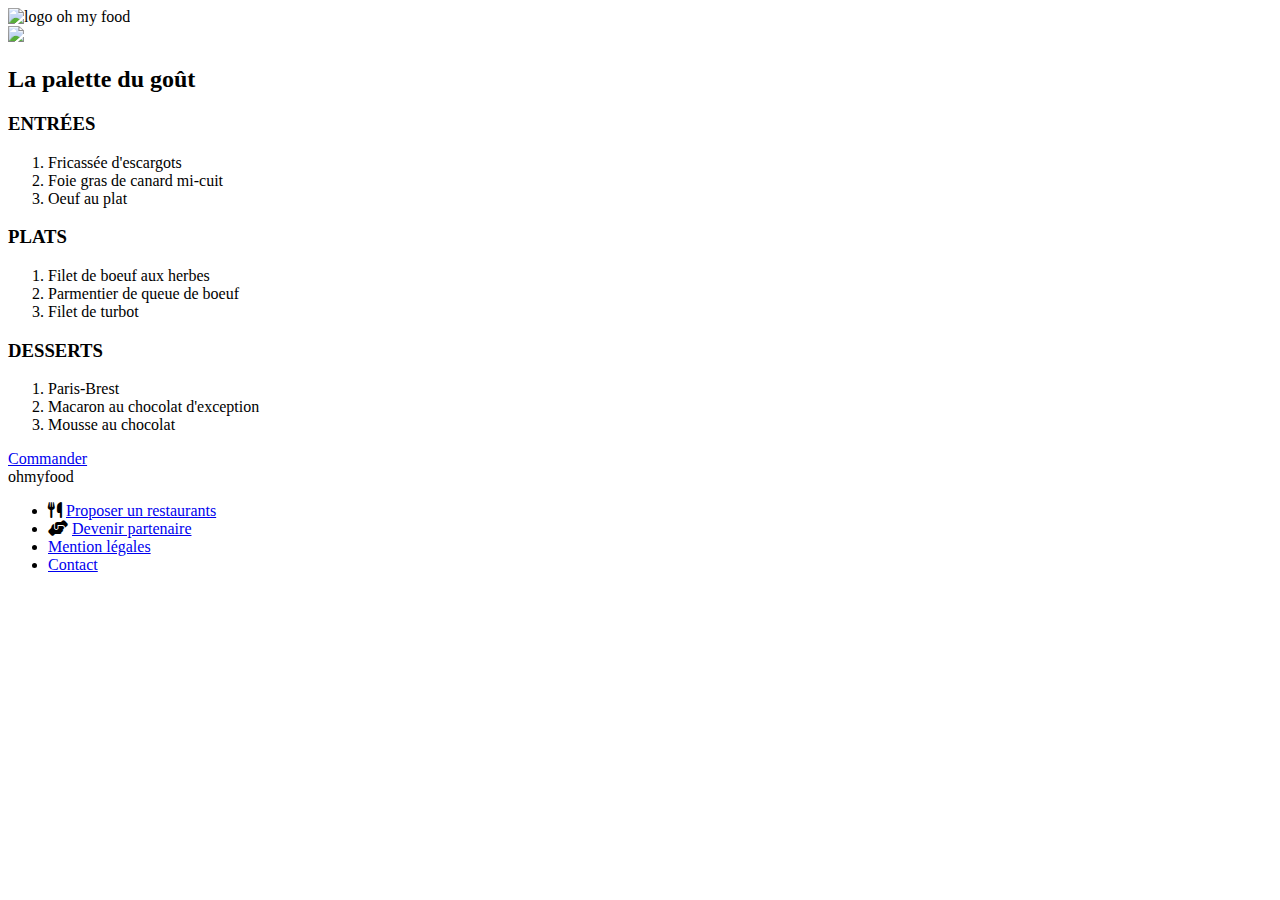
==== menu.html @ 3882d5e1 "menu" ====
<!DOCTYPE html>
<html lang="fr">
<head>
    <title>Oh My Food</title>
    <link rel="stylesheet" type="text/css" href="menu.css">
    <link rel="stylesheet" href="https://cdnjs.cloudflare.com/ajax/libs/font-awesome/6.5.1/css/all.min.css">
    <link rel="preconnect" href="https://fonts.googleapis.com">
    <link rel="preconnect" href="https://fonts.gstatic.com" crossorigin>
    <link href="https://fonts.googleapis.com/css2?family=Roboto:wght@300;500;700&family=Shrikhand&display=swap" rel="stylesheet">
    
</head>

<body>
    <header>
        <div class="logo">
            <img class="logo__size" src="images/assets/Logo/ohmyfood.svg" alt="logo oh my food">
        </div>
    </header>
    <img src="restaurants/jay-wennington-N_Y88TWmGwA-unsplash.jpg">
    <section class="menu">
        <h2> La palette du goût </h2>
        <h3> ENTRÉES </h3>
        <ol>
            <li class="menu__filter">
                <span class="menu__filter--text"> Fricassée d'escargots </span>
            </li>
            <li class="menu__filter">
                <span class="menu__filter--text"> Foie gras de canard mi-cuit </span>
            </li>
            <li class="menu__filter">
                <span class="menu__filter--text"> Oeuf au plat </span>
            </li>
        </ol>
        <h3> PLATS </h3>
        <ol>
            <li class="menu__filter">
                <span class="menu__filter--text"> Filet de boeuf aux herbes </span>
            </li>
            <li class="menu__filter">
                <span class="menu__filter--text"> Parmentier de queue de boeuf</span>
            </li>
            <li class="menu__filter">
                <span class="menu__filter--text"> Filet de turbot </span>
            </li>
        </ol>
        <h3> DESSERTS </h3>
        <ol>
            <li class="menu__filter">
                <span class="menu__filter--text"> Paris-Brest </span>
            </li>
            <li class="menu__filter">
                <span class="menu__filter--text"> Macaron au chocolat d'exception </span>
            </li>
            <li class="menu__filter">
                <span class="menu__filter--text"> Mousse au chocolat</span>
            </li>
        </ol>
    </section>
    <section class="menu__btn">
        <a class="btn" href="#">
            Commander
        </a>
    </section>
    <footer>
        <div>
    <div class="footer__logo"> ohmyfood </div>
        </div>
        <ul class="footer__list">
            <li>
                <i class="fa-solid fa-utensils"></i>
                <a href="#">Proposer un restaurants</a>
            </li>
            <li>
                <i class="fa-solid fa-handshake-angle"></i>
                <a href="#">Devenir partenaire</a>
            </li>
            <li>
                <a href="#">Mention légales</a>
            </li>
            <li>
                <a href="#">Contact</a>
            </li>
        </ul>
</footer>


</body>

</html>
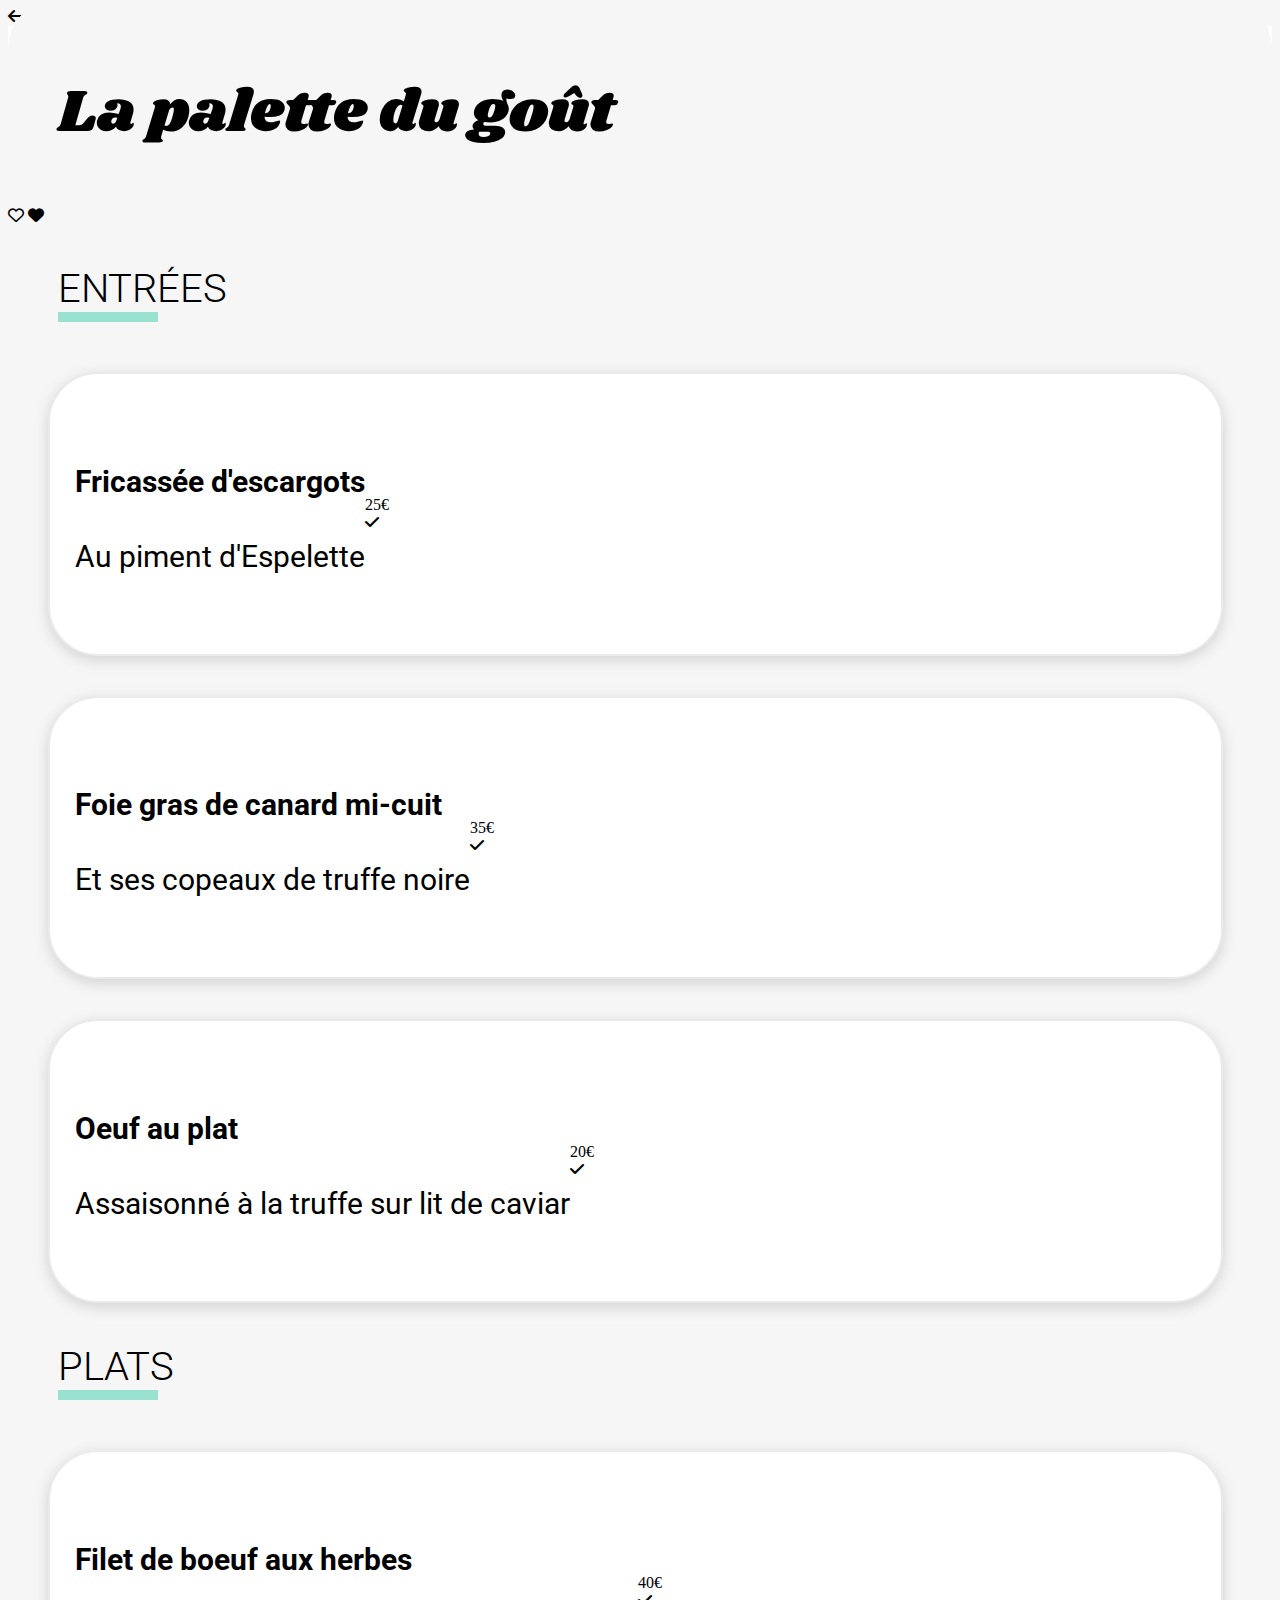
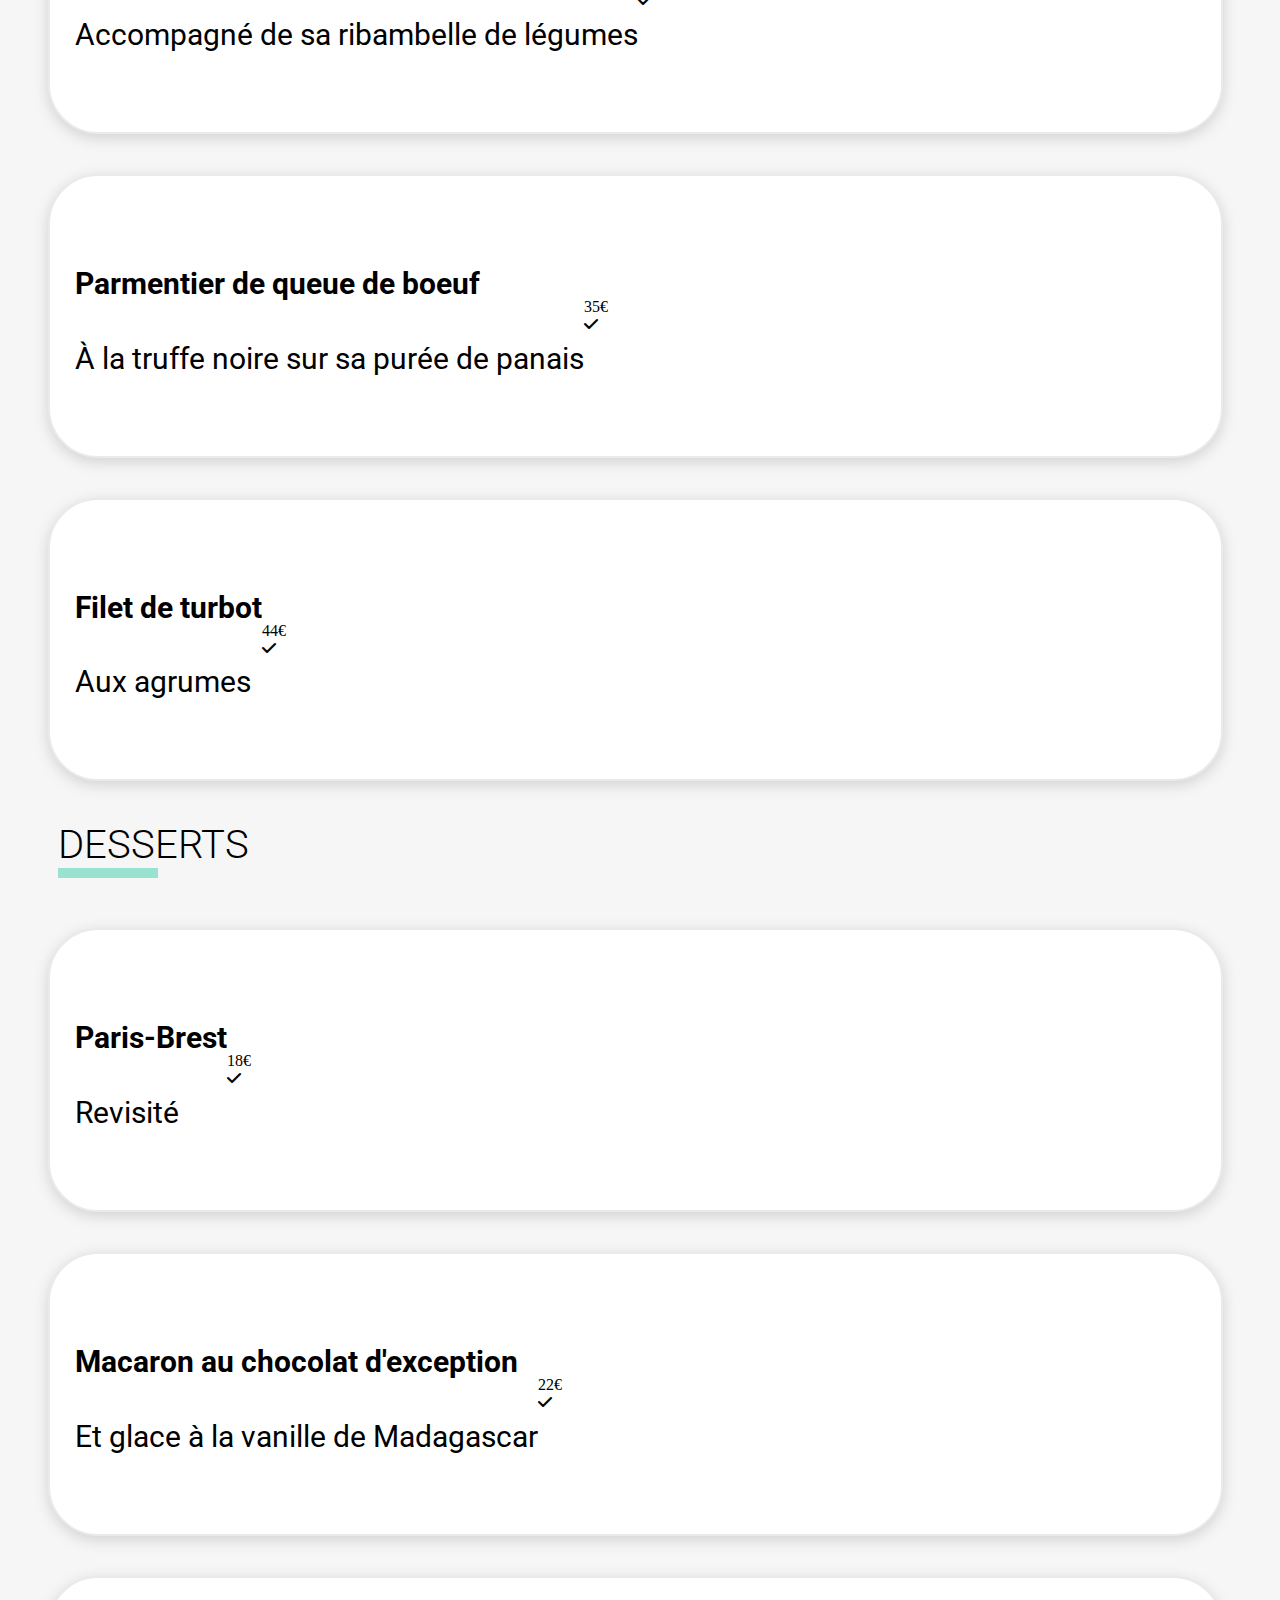
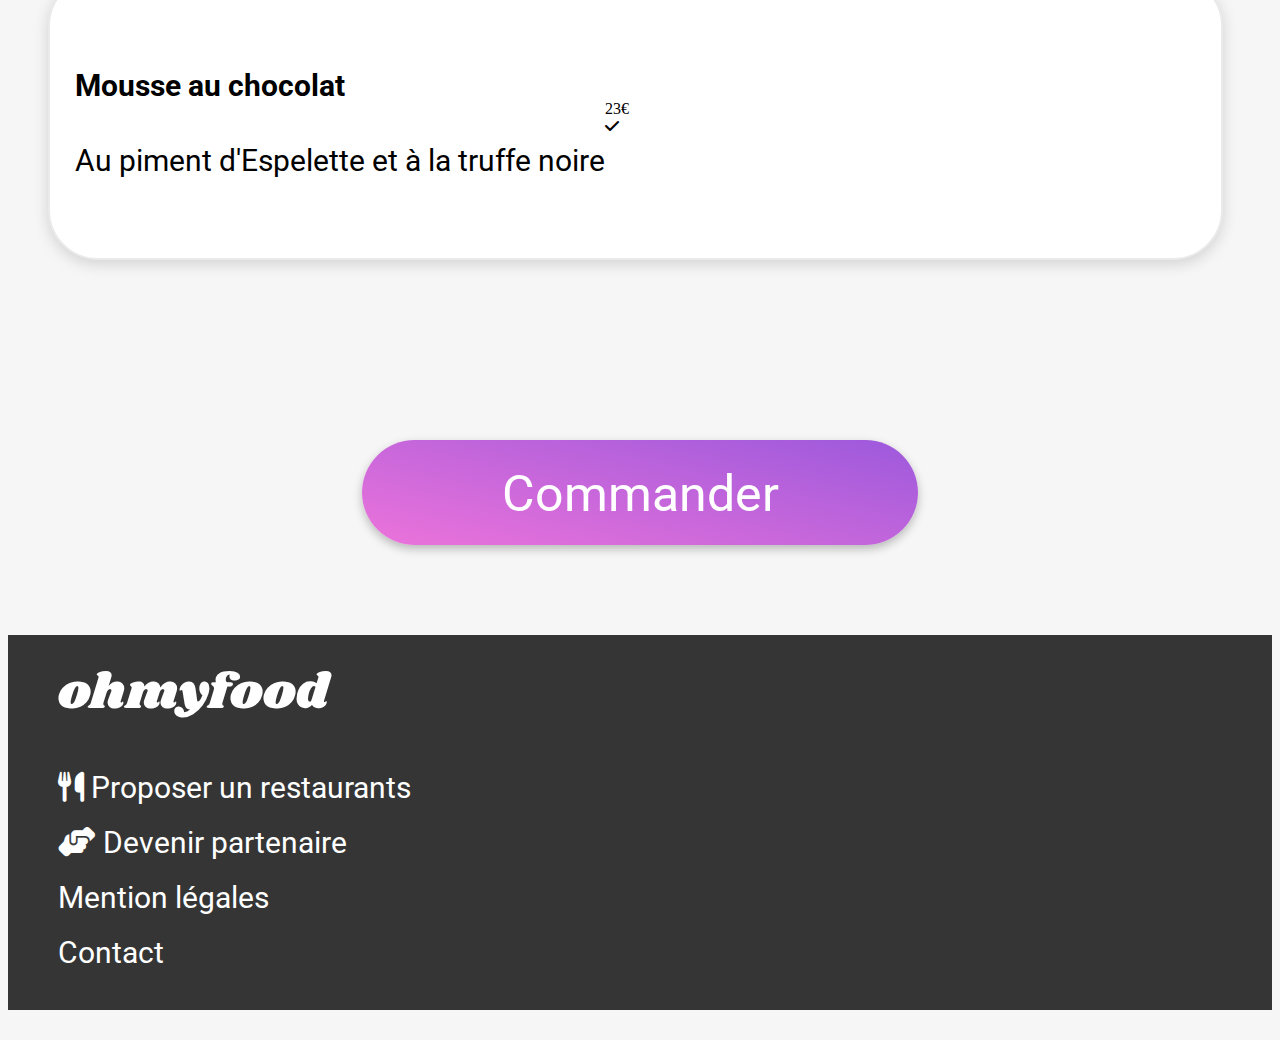
==== commit 40c56d26: "animation validation menu" ====
--- a/menu.html
+++ b/menu.html
@@ -12,49 +12,135 @@
 
 <body>
     <header>
-        <div class="logo">
-            <img class="logo__size" src="images/assets/Logo/ohmyfood.svg" alt="logo oh my food">
+        <div class="header">
+            <i class="fa-solid fa-arrow-left arrow"></i>
+            <a class="logo" href="index.html">ohmyfood</a>
         </div>
     </header>
     <img src="restaurants/jay-wennington-N_Y88TWmGwA-unsplash.jpg">
-    <section class="menu">
+    <section class="menu container">
         <h2> La palette du goût </h2>
+        <span> <i class="like fa-regular fa-heart"></i></span>
+        <span> <i class=" like2 fa-solid fa-heart"></i></span>
         <h3> ENTRÉES </h3>
-        <ol>
+        <ol class="choice">
             <li class="menu__filter">
-                <span class="menu__filter--text"> Fricassée d'escargots </span>
+                <div class="menu__filter--text">
+                     <h4>Fricassée d'escargots</h4>
+                     <p>Au piment d'Espelette</p>
+                </div>
+                <div class="block">
+                     <span>25€</span>
+                     <div class="menu__checklist">
+                        <i class=" menu__checklist--icon fa-solid fa-check"></i>
+                     </div>
+                </div>
+                </div>
             </li>
             <li class="menu__filter">
-                <span class="menu__filter--text"> Foie gras de canard mi-cuit </span>
+                <div class="menu__filter--text"> 
+                    <h4>Foie gras de canard mi-cuit</h4>
+                    <p>Et ses copeaux de truffe noire</p>
+                </div>
+                <div class="block">
+                <span>35€</span>
+                <div class="menu__checklist">
+                    <i class=" menu__checklist--icon fa-solid fa-check"></i>
+                 </div>
+                </div>
             </li>
             <li class="menu__filter">
-                <span class="menu__filter--text"> Oeuf au plat </span>
+                <div class="menu__filter--text">
+                    <h4>Oeuf au plat</h4>
+                    <p>Assaisonné à la truffe sur lit de caviar</p>
+                </div>
+                <div class="block">
+                    <span>20€</span>
+                    <div class="menu__checklist">
+                        <i class=" menu__checklist--icon fa-solid fa-check"></i>
+                     </div>
+                </div>
             </li>
         </ol>
         <h3> PLATS </h3>
-        <ol>
+        <ol class="choice">
             <li class="menu__filter">
-                <span class="menu__filter--text"> Filet de boeuf aux herbes </span>
+                <div class="menu__filter--text">
+                    <h4>Filet de boeuf aux herbes</h4>
+                    <p>Accompagné de sa ribambelle de légumes</p>
+                </div>
+                <div class="block">
+                    <span>40€</span>
+                    <div class="menu__checklist">
+                        <i class=" menu__checklist--icon fa-solid fa-check"></i>
+                     </div>
+                </div>
             </li>
             <li class="menu__filter">
-                <span class="menu__filter--text"> Parmentier de queue de boeuf</span>
+                <div class="menu__filter--text"> 
+                    <h4>Parmentier de queue de boeuf</h4>
+                    <p>À la truffe noire sur sa purée de panais</p>
+                </div>
+                <div class="block">
+                    <span>35€</span>
+                    <div class="menu__checklist">
+                        <i class=" menu__checklist--icon fa-solid fa-check"></i>
+                     </div>
+                </div>
             </li>
             <li class="menu__filter">
-                <span class="menu__filter--text"> Filet de turbot </span>
+                <div class="menu__filter--text"> 
+                    <h4>Filet de turbot</h4>
+                    <p>Aux agrumes</p>
+                </div>
+                <div class="block">
+                <span>44€</span>
+                <div class="menu__checklist">
+                    <i class=" menu__checklist--icon fa-solid fa-check"></i>
+                 </div>
+                </div>
             </li>
         </ol>
         <h3> DESSERTS </h3>
-        <ol>
+        <ol class="choice">
             <li class="menu__filter">
-                <span class="menu__filter--text"> Paris-Brest </span>
+                <div class="menu__filter--text"> 
+                    <h4>Paris-Brest</h4>
+                    <p>Revisité</p>
+                </div>
+                <div class="block">
+                <span>18€</span>
+                <div class="menu__checklist">
+                    <i class=" menu__checklist--icon fa-solid fa-check"></i>
+                 </div>
+                </div>
             </li>
             <li class="menu__filter">
-                <span class="menu__filter--text"> Macaron au chocolat d'exception </span>
+                <div class="menu__filter--text"> 
+                    <h4>Macaron au chocolat d'exception</h4>
+                    <p>Et glace à la vanille de Madagascar </p>
+                </div>
+                <div class="block">
+                <span>22€</span>
+                <div class="menu__checklist">
+                    <i class=" menu__checklist--icon fa-solid fa-check"></i>
+                 </div>
+                </div>
             </li>
             <li class="menu__filter">
-                <span class="menu__filter--text"> Mousse au chocolat</span>
+                <div class="menu__filter--text">
+                    <h4>Mousse au chocolat</h4>
+                    <p>Au piment d'Espelette et à la truffe noire</p>
+                </div>
+                <div class="block">
+                <span>23€</span>
+                <div class="menu__checklist">
+                    <i class=" menu__checklist--icon fa-solid fa-check"></i>
+                 </div>
+                </div>
             </li>
         </ol>
+        </div>
     </section>
     <section class="menu__btn">
         <a class="btn" href="#">
@@ -63,7 +149,7 @@
     </section>
     <footer>
         <div>
-    <div class="footer__logo"> ohmyfood </div>
+    <a href="index.html" class="footer__logo"> ohmyfood </a>
         </div>
         <ul class="footer__list">
             <li>
--- a/menu.css
+++ b/menu.css
@@ -0,0 +1,126 @@
+body {
+  background-color: #f6f6f6;
+}
+
+a {
+  text-decoration: none;
+}
+
+h2, h3 {
+  margin-left: 50px;
+  margin-bottom: 50px;
+}
+
+h2 {
+  font-family: shrikhand;
+  font-size: 60px;
+  font-weight: 400;
+}
+
+h3 {
+  font-family: roboto;
+  font-size: 40px;
+  font-weight: 300;
+  border-bottom: #99E2D0 10px solid;
+  width: 100px;
+}
+
+.logo {
+  background-color: white;
+  display: flex;
+  justify-content: center;
+  padding-top: 15px;
+  padding-bottom: 20px;
+}
+.logo .logo__size {
+  width: 50%;
+}
+
+img {
+  width: 100%;
+}
+
+.menu {
+  background-color: #f6f6f6;
+  border-radius: 50px;
+  padding-top: 20px;
+  position: relative;
+  top: -100px;
+}
+.menu .menu__filter {
+  width: 94%;
+  display: flex;
+  align-items: center;
+  border: 2px solid #EAEAEA;
+  border-radius: 50px;
+  padding-bottom: 50px;
+  padding-top: 50px;
+  margin-bottom: 40px;
+  background: #ffffff;
+  box-shadow: 0px 4px 15px 0px rgba(0, 0, 0, 0.15);
+}
+.menu .menu__filter .menu__filter--text {
+  font-size: 30px;
+  margin-left: 0px;
+  color: black;
+  font-family: roboto;
+  padding-left: 15px;
+}
+
+.menu__btn {
+  display: flex;
+  justify-content: center;
+  background-color: #F6F6F6;
+}
+
+.btn {
+  border-radius: 100px;
+  background-color: violet;
+  padding: 25px;
+  margin-bottom: 90px;
+  margin-top: 40px;
+  color: white;
+  background-color: gray;
+  background: var(--Button-Gradient, linear-gradient(193deg, #9356DC -11.44%, #FF79DA 123.93%));
+  height: 55px;
+  width: 40%;
+  text-align: center;
+  font-size: 50px;
+  font-family: roboto;
+  /* Shadow/Button */
+  box-shadow: 0px 4px 10px 0px rgba(0, 0, 0, 0.25);
+}
+
+.btn:hover {
+  background: linear-gradient(0deg, rgba(255, 255, 255, 0.15) 0%, rgba(255, 255, 255, 0.15) 100%), linear-gradient(201deg, #9356DC -5.2%, #FF79DA 110.74%);
+  box-shadow: 0px 4px 15px 0px rgba(0, 0, 0, 0.35);
+}
+
+footer {
+  background-color: #353535;
+  padding-top: 22px;
+  margin-bottom: 22px;
+}
+footer .footer__logo {
+  color: white;
+  padding-top: 30px;
+  margin-left: 50px;
+  font-family: shrikand, cursive;
+  font-size: 50px;
+  font-family: shrikhand;
+}
+footer .footer__list {
+  color: white;
+  font-size: 30px;
+  font-family: roboto;
+  list-style-type: none;
+  padding-bottom: 30px;
+}
+
+footer a {
+  color: white;
+}
+
+li {
+  padding: 10px;
+}/*# sourceMappingURL=menu.css.map */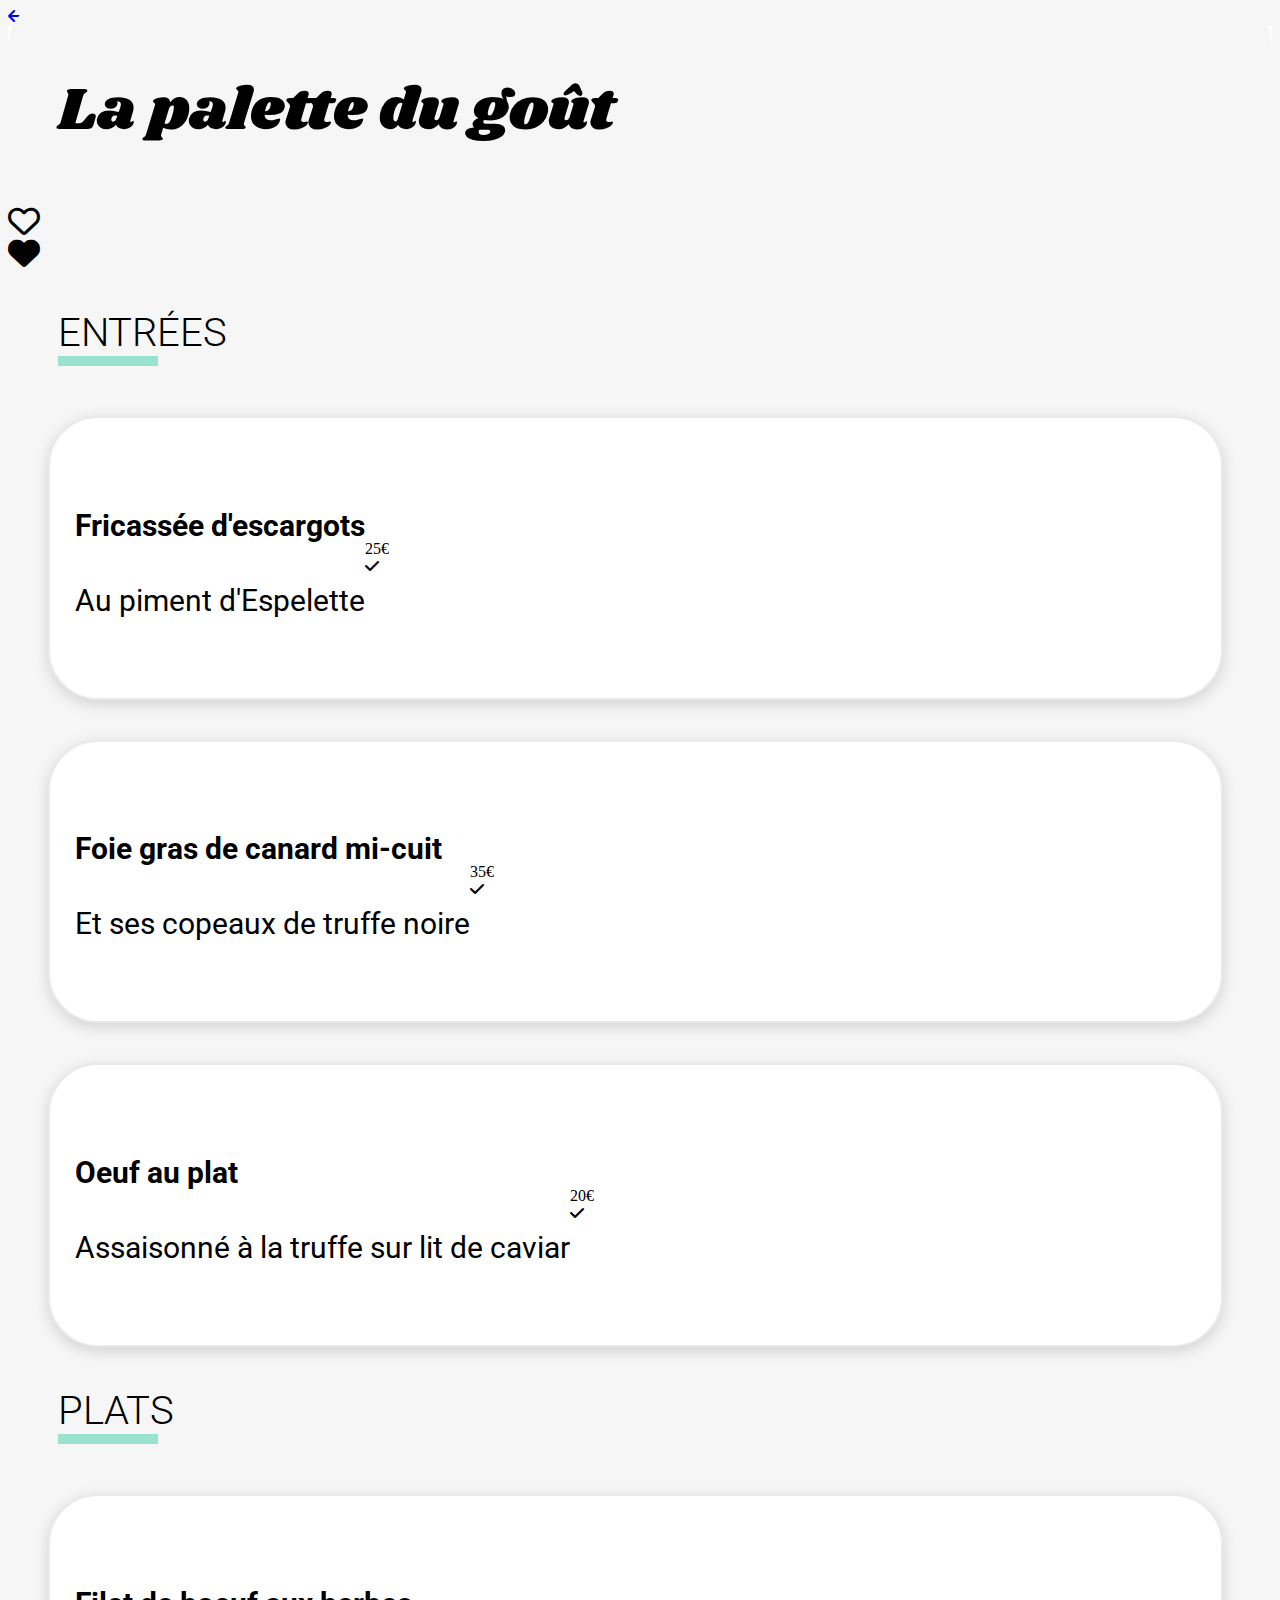
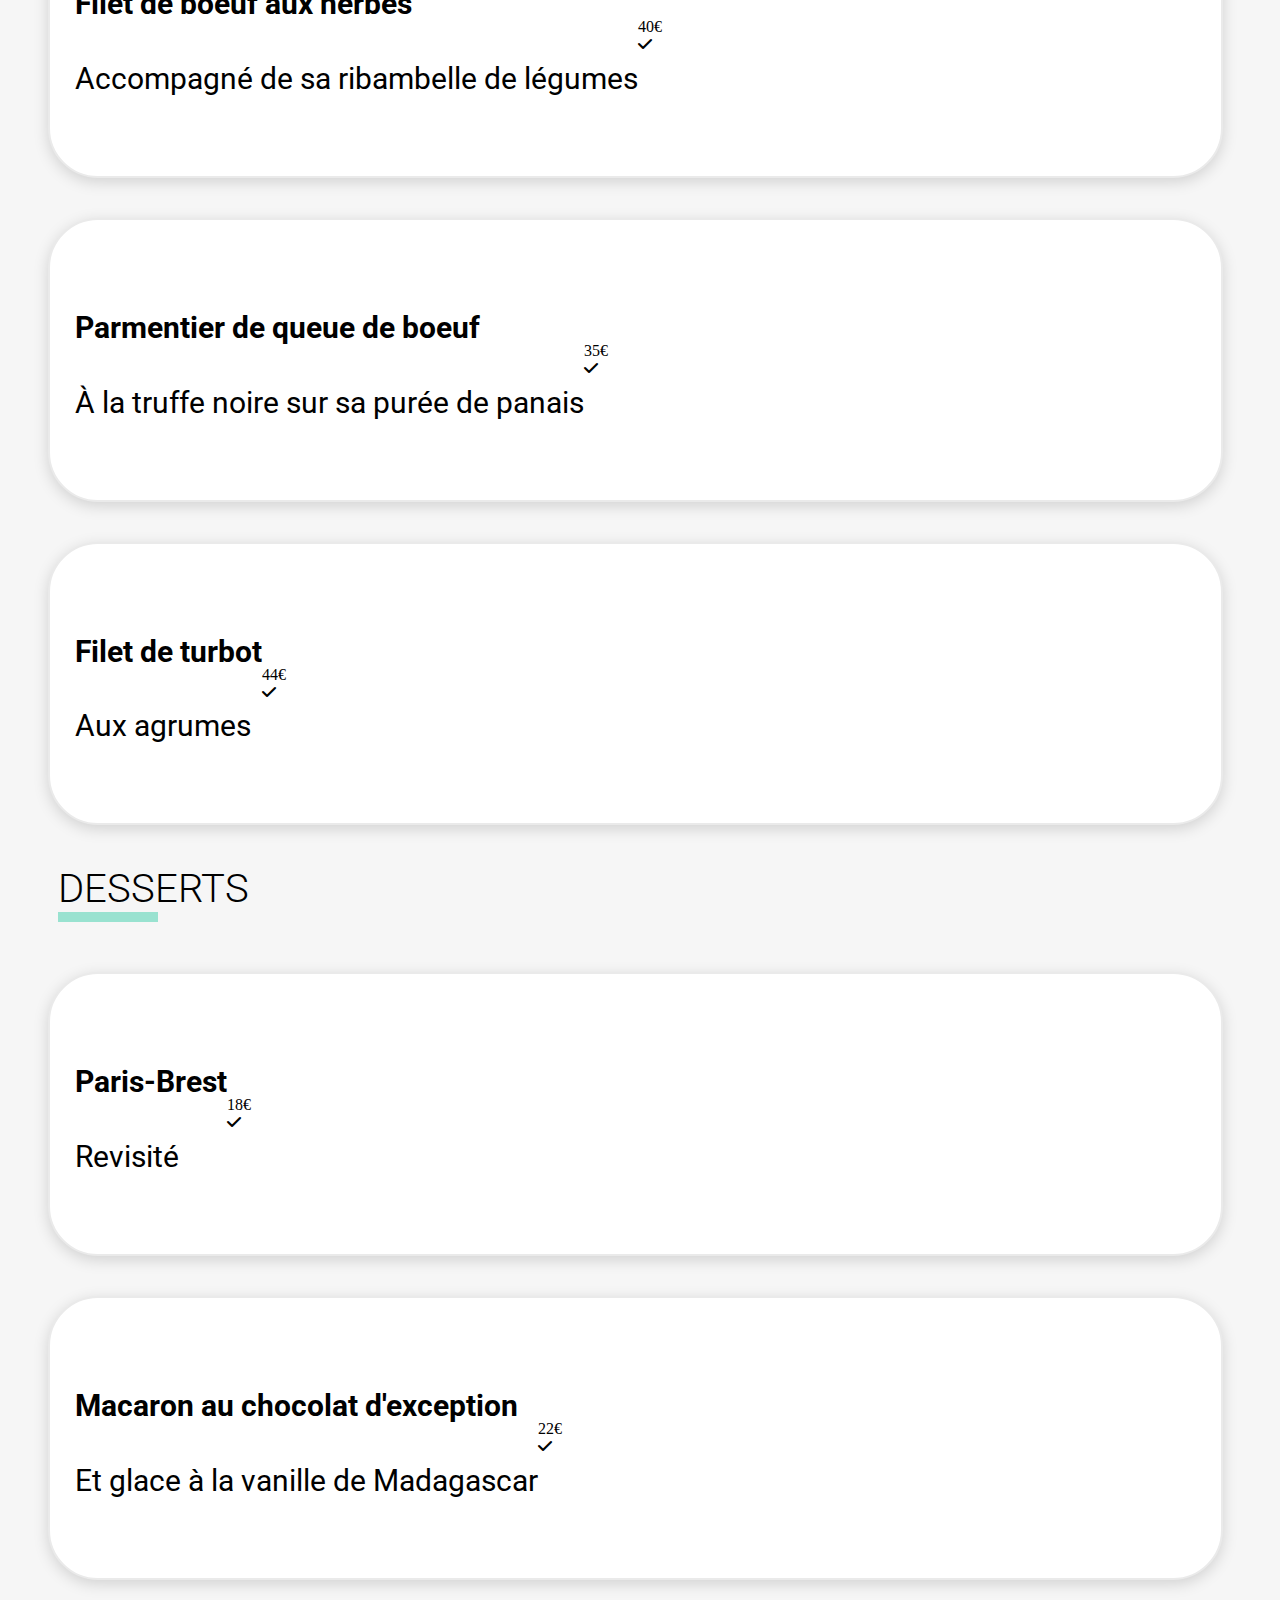
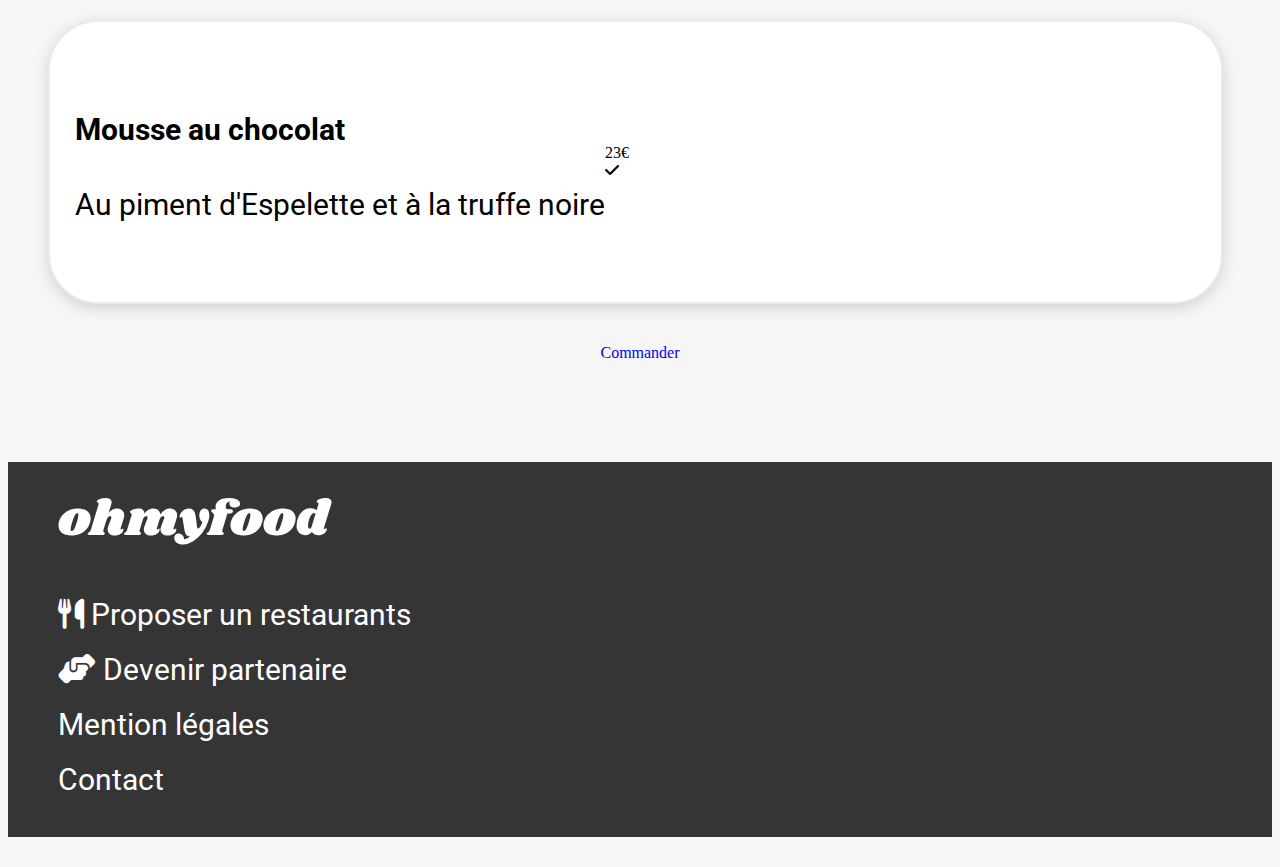
==== commit a055ec8f: "meta-viewport ajouté" ====
--- a/menu.html
+++ b/menu.html
@@ -1,52 +1,59 @@
 <!DOCTYPE html>
 <html lang="fr">
+
 <head>
+    <meta charset="UTF-8">
+    <meta name="viewport" content="width=device-width, initial-scale=1.0">
     <title>Oh My Food</title>
     <link rel="stylesheet" type="text/css" href="menu.css">
     <link rel="stylesheet" href="https://cdnjs.cloudflare.com/ajax/libs/font-awesome/6.5.1/css/all.min.css">
     <link rel="preconnect" href="https://fonts.googleapis.com">
     <link rel="preconnect" href="https://fonts.gstatic.com" crossorigin>
-    <link href="https://fonts.googleapis.com/css2?family=Roboto:wght@300;500;700&family=Shrikhand&display=swap" rel="stylesheet">
-    
+    <link href="https://fonts.googleapis.com/css2?family=Roboto:wght@300;500;700&family=Shrikhand&display=swap"
+        rel="stylesheet">
+
 </head>
 
 <body>
     <header>
         <div class="header">
-            <i class="fa-solid fa-arrow-left arrow"></i>
+            <a class="arrow" href="index.html">
+                <i class="fa-solid fa-arrow-left"></i>
+            </a>
             <a class="logo" href="index.html">ohmyfood</a>
         </div>
     </header>
-    <img src="restaurants/jay-wennington-N_Y88TWmGwA-unsplash.jpg">
-    <section class="menu container">
-        <h2> La palette du goût </h2>
-        <span> <i class="like fa-regular fa-heart"></i></span>
-        <span> <i class=" like2 fa-solid fa-heart"></i></span>
-        <h3> ENTRÉES </h3>
+    <img src="restaurants/jay-wennington-N_Y88TWmGwA-unsplash.jpg" alt="image représentant un plat dens un restaurant">
+    <section class="menu">
+        <div class="titleheart">
+            <h2> La palette du goût </h2>
+            <span> <i class="like fa-regular fa-heart fa-2x"></i></span>
+        </div>
+        <span> <i class="like2 fa-solid fa-heart fa-2x"></i></span>
+         <h3> ENTRÉES </h3>
         <ol class="choice">
             <li class="menu__filter">
                 <div class="menu__filter--text">
-                     <h4>Fricassée d'escargots</h4>
-                     <p>Au piment d'Espelette</p>
+                    <h4>Fricassée d'escargots</h4>
+                    <p>Au piment d'Espelette</p>
                 </div>
                 <div class="block">
-                     <span>25€</span>
-                     <div class="menu__checklist">
+                    <span>25€</span>
+                    <div class="menu__checklist">
                         <i class=" menu__checklist--icon fa-solid fa-check"></i>
-                     </div>
-                </div>
+                    </div>
                 </div>
             </li>
             <li class="menu__filter">
-                <div class="menu__filter--text"> 
+                <div class="menu__filter--text">
                     <h4>Foie gras de canard mi-cuit</h4>
                     <p>Et ses copeaux de truffe noire</p>
                 </div>
                 <div class="block">
-                <span>35€</span>
-                <div class="menu__checklist">
-                    <i class=" menu__checklist--icon fa-solid fa-check"></i>
-                 </div>
+                    <span>35€</span>
+                    <div class="menu__checklist">
+                        <i class=" menu__checklist--icon fa-solid fa-check"></i>
+                    </div>
                 </div>
             </li>
             <li class="menu__filter">
@@ -58,7 +65,7 @@
                     <span>20€</span>
                     <div class="menu__checklist">
                         <i class=" menu__checklist--icon fa-solid fa-check"></i>
-                     </div>
+                    </div>
                 </div>
             </li>
         </ol>
@@ -73,11 +80,11 @@
                     <span>40€</span>
                     <div class="menu__checklist">
                         <i class=" menu__checklist--icon fa-solid fa-check"></i>
-                     </div>
+                    </div>
                 </div>
             </li>
             <li class="menu__filter">
-                <div class="menu__filter--text"> 
+                <div class="menu__filter--text">
                     <h4>Parmentier de queue de boeuf</h4>
                     <p>À la truffe noire sur sa purée de panais</p>
                 </div>
@@ -85,46 +92,46 @@
                     <span>35€</span>
                     <div class="menu__checklist">
                         <i class=" menu__checklist--icon fa-solid fa-check"></i>
-                     </div>
+                    </div>
                 </div>
             </li>
             <li class="menu__filter">
-                <div class="menu__filter--text"> 
+                <div class="menu__filter--text">
                     <h4>Filet de turbot</h4>
                     <p>Aux agrumes</p>
                 </div>
                 <div class="block">
-                <span>44€</span>
-                <div class="menu__checklist">
-                    <i class=" menu__checklist--icon fa-solid fa-check"></i>
-                 </div>
+                    <div>44€</div>
+                    <div class="menu__checklist">
+                        <i class=" menu__checklist--icon fa-solid fa-check"></i>
+                    </div>
                 </div>
             </li>
         </ol>
         <h3> DESSERTS </h3>
         <ol class="choice">
             <li class="menu__filter">
-                <div class="menu__filter--text"> 
+                <div class="menu__filter--text">
                     <h4>Paris-Brest</h4>
                     <p>Revisité</p>
                 </div>
                 <div class="block">
-                <span>18€</span>
-                <div class="menu__checklist">
-                    <i class=" menu__checklist--icon fa-solid fa-check"></i>
-                 </div>
+                    <span>18€</span>
+                    <div class="menu__checklist">
+                        <i class=" menu__checklist--icon fa-solid fa-check"></i>
+                    </div>
                 </div>
             </li>
             <li class="menu__filter">
-                <div class="menu__filter--text"> 
+                <div class="menu__filter--text">
                     <h4>Macaron au chocolat d'exception</h4>
                     <p>Et glace à la vanille de Madagascar </p>
                 </div>
                 <div class="block">
-                <span>22€</span>
-                <div class="menu__checklist">
-                    <i class=" menu__checklist--icon fa-solid fa-check"></i>
-                 </div>
+                    <span>22€</span>
+                    <div class="menu__checklist">
+                        <i class=" menu__checklist--icon fa-solid fa-check"></i>
+                    </div>
                 </div>
             </li>
             <li class="menu__filter">
@@ -133,23 +140,23 @@
                     <p>Au piment d'Espelette et à la truffe noire</p>
                 </div>
                 <div class="block">
-                <span>23€</span>
-                <div class="menu__checklist">
-                    <i class=" menu__checklist--icon fa-solid fa-check"></i>
-                 </div>
+                    <span>23€</span>
+                    <div class="menu__checklist">
+                        <i class=" menu__checklist--icon fa-solid fa-check"></i>
+                    </div>
                 </div>
             </li>
         </ol>
+        <div class="menu__btn">
+            <a class="button" href="#">
+                Commander
+            </a>
         </div>
     </section>
-    <section class="menu__btn">
-        <a class="btn" href="#">
-            Commander
-        </a>
-    </section>
+
     <footer>
         <div>
-    <a href="index.html" class="footer__logo"> ohmyfood </a>
+            <a href="index.html" class="footer__logo"> ohmyfood </a>
         </div>
         <ul class="footer__list">
             <li>
@@ -167,7 +174,7 @@
                 <a href="#">Contact</a>
             </li>
         </ul>
-</footer>
+    </footer>
 
 
 </body>
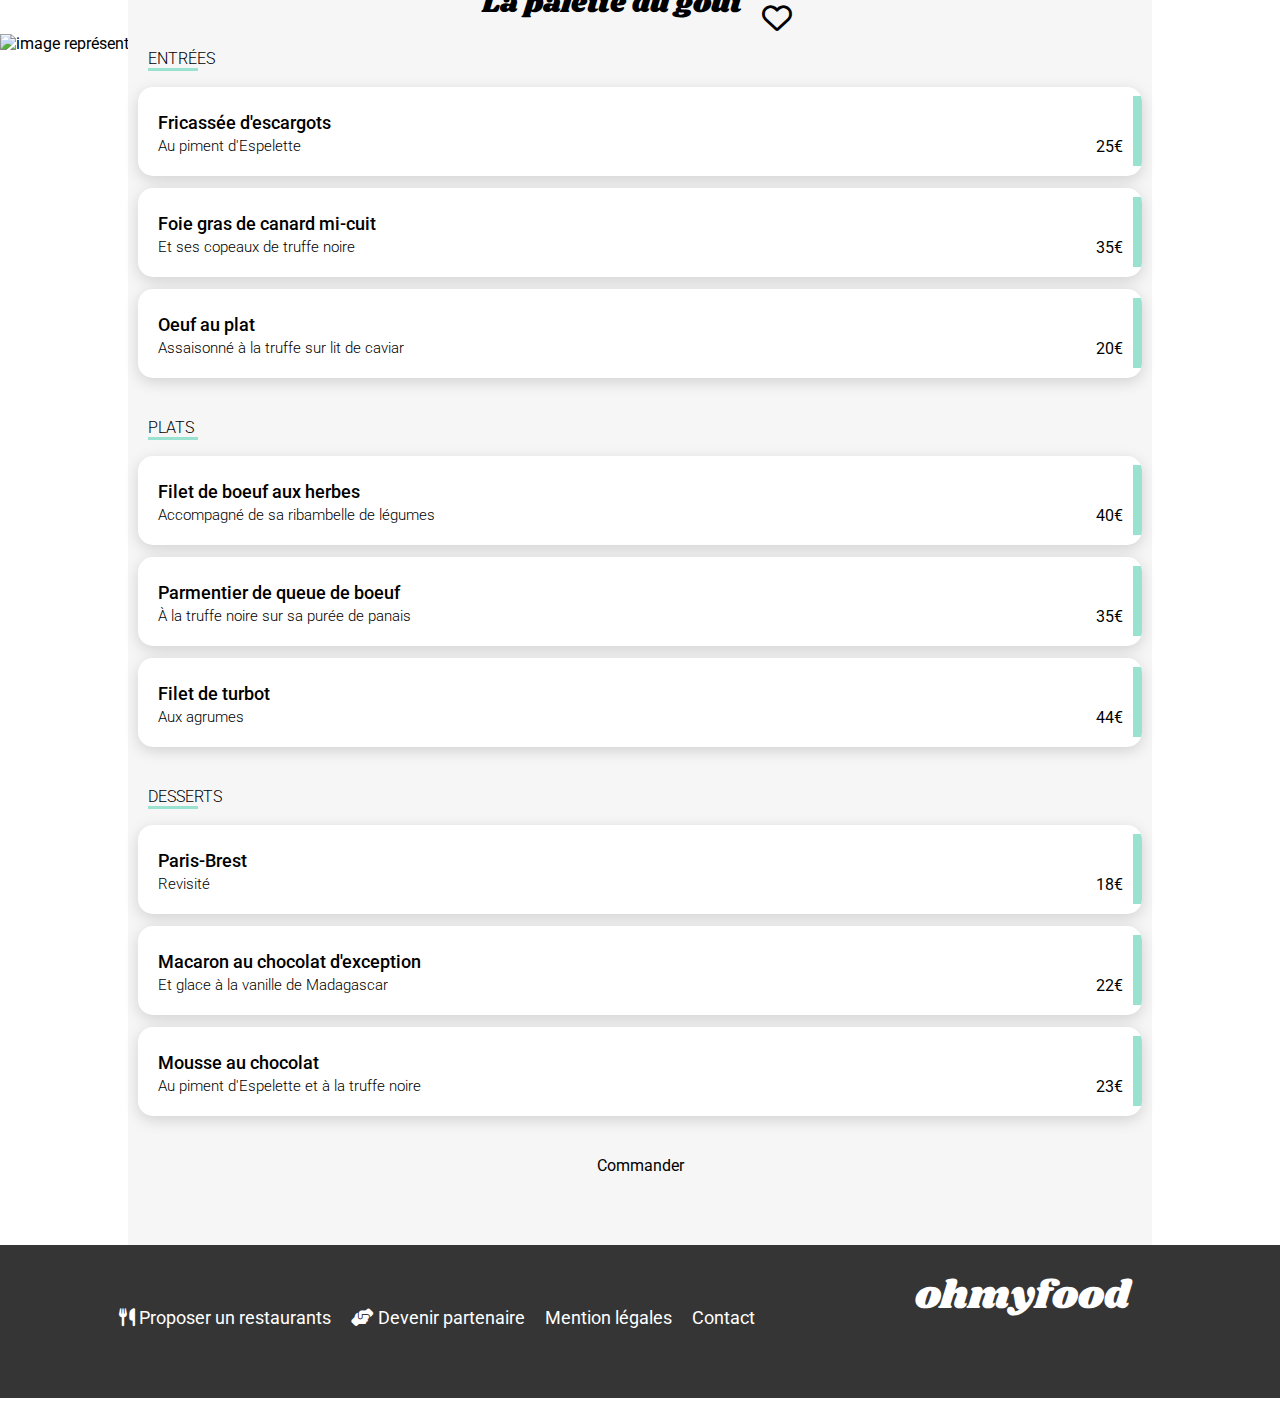
==== commit 3ba5dbfe: "animation validateur plat et animation fadein" ====
--- a/menu.html
+++ b/menu.html
@@ -27,31 +27,37 @@
     <section class="menu">
         <div class="titleheart">
             <h2> La palette du goût </h2>
-            <span> <i class="like fa-regular fa-heart fa-2x"></i></span>
-        </div>
-        <span> <i class="like2 fa-solid fa-heart fa-2x"></i></span>
-         <h3> ENTRÉES </h3>
-        <ol class="choice">
+            <div class="heartposition">
+                <i class="like fa-regular fa-heart"></i>
+                <i class="like2 fa-solid fa-heart"></i>
+            </div>
+        </div>
+        <h3> ENTRÉES </h3>
+        <ol class="choice starter">
             <li class="menu__filter">
                 <div class="menu__filter--text">
                     <h4>Fricassée d'escargots</h4>
-                    <p>Au piment d'Espelette</p>
-                </div>
-                <div class="block">
-                    <span>25€</span>
-                    <div class="menu__checklist">
-                        <i class=" menu__checklist--icon fa-solid fa-check"></i>
+                    <div class="menu__filter--subtitle">
+                        <p>Au piment d'Espelette</p>
+                        <span>25€</span>
+                    </div>
+                </div>
+                <div class="block menu__checklist">
+                    <div>
+                        <i class="menu__checklist--icon fa-solid fa-check"></i>
                     </div>
                 </div>
             </li>
             <li class="menu__filter">
                 <div class="menu__filter--text">
                     <h4>Foie gras de canard mi-cuit</h4>
+                    <div class="menu__filter--subtitle">
                     <p>Et ses copeaux de truffe noire</p>
-                </div>
-                <div class="block">
                     <span>35€</span>
-                    <div class="menu__checklist">
+                    </div>
+                </div>
+                <div class="block menu__checklist">
+                <div>
                         <i class=" menu__checklist--icon fa-solid fa-check"></i>
                     </div>
                 </div>
@@ -59,26 +65,30 @@
             <li class="menu__filter">
                 <div class="menu__filter--text">
                     <h4>Oeuf au plat</h4>
+                    <div class="menu__filter--subtitle">
                     <p>Assaisonné à la truffe sur lit de caviar</p>
-                </div>
-                <div class="block">
                     <span>20€</span>
-                    <div class="menu__checklist">
+                    </div>
+                </div>
+                <div class="block menu__checklist">
+                    <div>
                         <i class=" menu__checklist--icon fa-solid fa-check"></i>
                     </div>
                 </div>
             </li>
         </ol>
         <h3> PLATS </h3>
-        <ol class="choice">
+        <ol class="choice dish">
             <li class="menu__filter">
                 <div class="menu__filter--text">
                     <h4>Filet de boeuf aux herbes</h4>
+                    <div class="menu__filter--subtitle">
                     <p>Accompagné de sa ribambelle de légumes</p>
-                </div>
-                <div class="block">
                     <span>40€</span>
-                    <div class="menu__checklist">
+                    </div>
+                </div>
+                <div class="block menu__checklist">
+                    <div>
                         <i class=" menu__checklist--icon fa-solid fa-check"></i>
                     </div>
                 </div>
@@ -86,11 +96,13 @@
             <li class="menu__filter">
                 <div class="menu__filter--text">
                     <h4>Parmentier de queue de boeuf</h4>
+                    <div class="menu__filter--subtitle">
                     <p>À la truffe noire sur sa purée de panais</p>
-                </div>
-                <div class="block">
                     <span>35€</span>
-                    <div class="menu__checklist">
+                    </div>
+                </div>
+                <div class="block menu__checklist">
+                    <div>
                         <i class=" menu__checklist--icon fa-solid fa-check"></i>
                     </div>
                 </div>
@@ -98,26 +110,30 @@
             <li class="menu__filter">
                 <div class="menu__filter--text">
                     <h4>Filet de turbot</h4>
+                    <div class="menu__filter--subtitle">
                     <p>Aux agrumes</p>
-                </div>
-                <div class="block">
-                    <div>44€</div>
-                    <div class="menu__checklist">
+                    <span>44€</span>
+                    </div>
+                </div>
+                <div class="block menu__checklist">
+                    <div>
                         <i class=" menu__checklist--icon fa-solid fa-check"></i>
                     </div>
                 </div>
             </li>
         </ol>
         <h3> DESSERTS </h3>
-        <ol class="choice">
+        <ol class="choice dessert">
             <li class="menu__filter">
                 <div class="menu__filter--text">
                     <h4>Paris-Brest</h4>
+                    <div class="menu__filter--subtitle">
                     <p>Revisité</p>
-                </div>
-                <div class="block">
                     <span>18€</span>
-                    <div class="menu__checklist">
+                    </div>
+                </div>
+                <div class="block menu__checklist">
+                    <div>
                         <i class=" menu__checklist--icon fa-solid fa-check"></i>
                     </div>
                 </div>
@@ -125,11 +141,13 @@
             <li class="menu__filter">
                 <div class="menu__filter--text">
                     <h4>Macaron au chocolat d'exception</h4>
-                    <p>Et glace à la vanille de Madagascar </p>
-                </div>
-                <div class="block">
+                    <div class="menu__filter--subtitle">
+                    <p>Et glace à la vanille de Madagascar</p>
                     <span>22€</span>
-                    <div class="menu__checklist">
+                </div>
+                </div>
+                <div class="block menu__checklist">
+                    <div>
                         <i class=" menu__checklist--icon fa-solid fa-check"></i>
                     </div>
                 </div>
@@ -137,11 +155,13 @@
             <li class="menu__filter">
                 <div class="menu__filter--text">
                     <h4>Mousse au chocolat</h4>
+                    <div class="menu__filter--subtitle">
                     <p>Au piment d'Espelette et à la truffe noire</p>
-                </div>
-                <div class="block">
                     <span>23€</span>
-                    <div class="menu__checklist">
+                    </div>
+                </div>
+                <div class="block menu__checklist">
+                    <div>
                         <i class=" menu__checklist--icon fa-solid fa-check"></i>
                     </div>
                 </div>
--- a/menu.css
+++ b/menu.css
@@ -1,126 +1,293 @@
+@import url("styles.css");
 body {
-  background-color: #f6f6f6;
+  margin: 0;
+  font-family: roboto;
 }
 
 a {
   text-decoration: none;
-}
-
-h2, h3 {
-  margin-left: 50px;
-  margin-bottom: 50px;
+  color: black;
 }
 
 h2 {
   font-family: shrikhand;
-  font-size: 60px;
+  font-size: 28px;
   font-weight: 400;
+  margin: 0;
 }
 
 h3 {
-  font-family: roboto;
-  font-size: 40px;
+  margin-bottom: 12px;
+  font-size: 16px;
   font-weight: 300;
-  border-bottom: #99E2D0 10px solid;
-  width: 100px;
-}
-
-.logo {
-  background-color: white;
+  border-bottom: #99E2D0 3px solid;
+  width: 50px;
+}
+
+h4 {
+  font-size: 18px;
+  font-weight: 500;
+  margin: 0 0 4px 0;
+  width: 100%;
+  overflow: hidden;
+  text-overflow: ellipsis;
+  white-space: nowrap;
+}
+
+p {
+  font-size: 15px;
+  font-weight: 300;
+  margin: 0;
+  white-space: nowrap;
+  overflow: hidden;
+  text-overflow: ellipsis;
+}
+
+ol {
+  display: flex;
+  flex-direction: column;
+  gap: 12px;
+  padding: 20px;
+  list-style: none;
+  margin-bottom: 0;
+  padding: 0;
+  cursor: pointer;
+}
+
+.header {
   display: flex;
   justify-content: center;
-  padding-top: 15px;
-  padding-bottom: 20px;
-}
-.logo .logo__size {
-  width: 50%;
+  position: relative;
+  align-items: center;
+}
+
+.arrow {
+  font-size: 30px;
+  display: flex;
+  position: absolute;
+  left: 25px;
 }
 
 img {
   width: 100%;
+  height: 400px;
+  -o-object-fit: cover;
+     object-fit: cover;
+}
+
+.like {
+  margin-top: 0;
+  position: initial;
+  font-size: 30px;
+}
+.like:hover {
+  opacity: 0;
+}
+
+.like2 {
+  position: relative;
+  margin-left: 2px;
+  font-size: 30px;
+  right: 2rem;
+  opacity: 0;
+}
+.like2:active {
+  color: transparent;
+  background-image: linear-gradient(#9356DC, #FF79DA);
+  -webkit-background-clip: text;
+          background-clip: text;
+  opacity: 10;
+  transition: opacity 250ms;
+}
+.like2:hover {
+  color: transparent;
+  background-image: linear-gradient(#9356DC, #FF79DA);
+  -webkit-background-clip: text;
+          background-clip: text;
+  opacity: 10;
+  transition: opacity 250ms;
+}
+
+.titleheart {
+  display: flex;
+  justify-content: space-between;
+  margin-right: -30px;
 }
 
 .menu {
+  position: absolute;
   background-color: #f6f6f6;
   border-radius: 50px;
-  padding-top: 20px;
-  position: relative;
-  top: -100px;
+  position: relative;
+  margin-top: -100px;
+  padding: 20px;
+  border-bottom-left-radius: 0;
+  border-bottom-right-radius: 0;
 }
 .menu .menu__filter {
-  width: 94%;
-  display: flex;
-  align-items: center;
-  border: 2px solid #EAEAEA;
-  border-radius: 50px;
-  padding-bottom: 50px;
-  padding-top: 50px;
-  margin-bottom: 40px;
+  height: 69px;
+  display: flex;
+  align-items: center;
+  border: 0px solid #EAEAEA;
+  border-radius: 15px;
   background: #ffffff;
   box-shadow: 0px 4px 15px 0px rgba(0, 0, 0, 0.15);
+  display: flex;
+  align-items: flex-end;
+  justify-content: space-between;
+  overflow: hidden;
+  position: relative;
+  transition: 0.7s ease-in-out;
 }
 .menu .menu__filter .menu__filter--text {
-  font-size: 30px;
-  margin-left: 0px;
-  color: black;
-  font-family: roboto;
-  padding-left: 15px;
+  padding: 10px;
+  white-space: nowrap;
+  overflow: hidden;
+  text-overflow: ellipsis;
+  width: 100%;
+  transition: 0.7s ease-in-out;
+}
+.menu .menu__filter .menu__filter--subtitle {
+  display: flex;
+  justify-content: space-between;
+}
+.menu .menu__checklist {
+  margin-right: -60px;
+  border-radius: 0 15px 15px 0;
+  width: 60px;
+  height: 70px;
+  background-color: #99E2D0;
+  color: white;
+  display: flex;
+  align-items: center;
+  justify-content: center;
+}
+.menu .menu__checklist .menu__checklist--icon {
+  background-color: white;
+  border-radius: 15px;
+  color: hsl(165, 56%, 74%);
+  padding: 3px;
+  width: 15px;
+  height: 15px;
+  align-items: center;
+}
+
+.block {
+  gap: 10px;
+  display: flex;
+  align-items: flex-end;
+  transition: 0.6s ease-in-out;
+}
+
+.menu__filter:hover .block {
+  transform: scale(0);
+  transform: translate(-60px);
+  transition: 0.7s ease-in-out;
+}
+
+.menu__filter:hover .menu__filter--text {
+  width: calc(100% - 80px);
+  transition: 0.5s linear;
 }
 
 .menu__btn {
   display: flex;
   justify-content: center;
   background-color: #F6F6F6;
-}
-
-.btn {
-  border-radius: 100px;
-  background-color: violet;
-  padding: 25px;
-  margin-bottom: 90px;
+  padding-bottom: 50px;
   margin-top: 40px;
-  color: white;
-  background-color: gray;
-  background: var(--Button-Gradient, linear-gradient(193deg, #9356DC -11.44%, #FF79DA 123.93%));
-  height: 55px;
-  width: 40%;
-  text-align: center;
-  font-size: 50px;
-  font-family: roboto;
-  /* Shadow/Button */
-  box-shadow: 0px 4px 10px 0px rgba(0, 0, 0, 0.25);
-}
-
-.btn:hover {
-  background: linear-gradient(0deg, rgba(255, 255, 255, 0.15) 0%, rgba(255, 255, 255, 0.15) 100%), linear-gradient(201deg, #9356DC -5.2%, #FF79DA 110.74%);
-  box-shadow: 0px 4px 15px 0px rgba(0, 0, 0, 0.35);
-}
-
-footer {
-  background-color: #353535;
-  padding-top: 22px;
-  margin-bottom: 22px;
-}
-footer .footer__logo {
-  color: white;
-  padding-top: 30px;
-  margin-left: 50px;
-  font-family: shrikand, cursive;
-  font-size: 50px;
-  font-family: shrikhand;
-}
-footer .footer__list {
-  color: white;
-  font-size: 30px;
-  font-family: roboto;
-  list-style-type: none;
-  padding-bottom: 30px;
-}
-
-footer a {
-  color: white;
-}
-
-li {
-  padding: 10px;
+}
+
+.starter {
+  animation: fadein 1s linear;
+  animation-delay: 0.5s;
+  animation-fill-mode: both;
+}
+
+.dish {
+  animation: fadein 1s linear;
+  animation-delay: 2s;
+  animation-fill-mode: both;
+}
+
+.dessert {
+  animation: fadein 1s linear;
+  animation-delay: 3s;
+  animation-fill-mode: both;
+}
+
+.choice li {
+  animation: fadein 1s ease-out;
+  animation-fill-mode: both;
+}
+
+.choice li:nth-child(1) {
+  animation-delay: 0.5s;
+}
+
+.choice li:nth-child(2) {
+  animation-delay: 1s;
+}
+
+.choice li:nth-child(3) {
+  animation-delay: 1.5s;
+}
+
+.choice li:nth-child(4) {
+  animation-delay: 2s;
+}
+
+@keyframes fadein {
+  from {
+    opacity: 0;
+  }
+  to {
+    opacity: 1;
+  }
+}
+@media screen and (min-width: 1220px) {
+  /* Desktop */
+  .arrow {
+    display: none;
+  }
+  .like2 {
+    position: relative;
+    margin-left: 2px;
+  }
+  .header {
+    position: relative;
+  }
+  img {
+    height: 400px;
+    -o-object-fit: cover;
+       object-fit: cover;
+  }
+  .container {
+    margin-right: 100px;
+    margin-left: 100px;
+  }
+  .titleheart {
+    display: flex;
+    justify-content: center;
+    gap: 20px;
+    align-items: center;
+  }
+  .choice {
+    display: flex;
+    flex-direction: column;
+    align-items: center;
+    margin-bottom: 40px;
+  }
+  .menu {
+    margin-right: 10%;
+    margin-left: 10%;
+    padding: 20px;
+  }
+  .menu .menu__filter {
+    width: 100%;
+    height: 69px;
+    display: flex;
+    align-items: flex-end;
+    justify-content: space-between;
+  }
 }/*# sourceMappingURL=menu.css.map */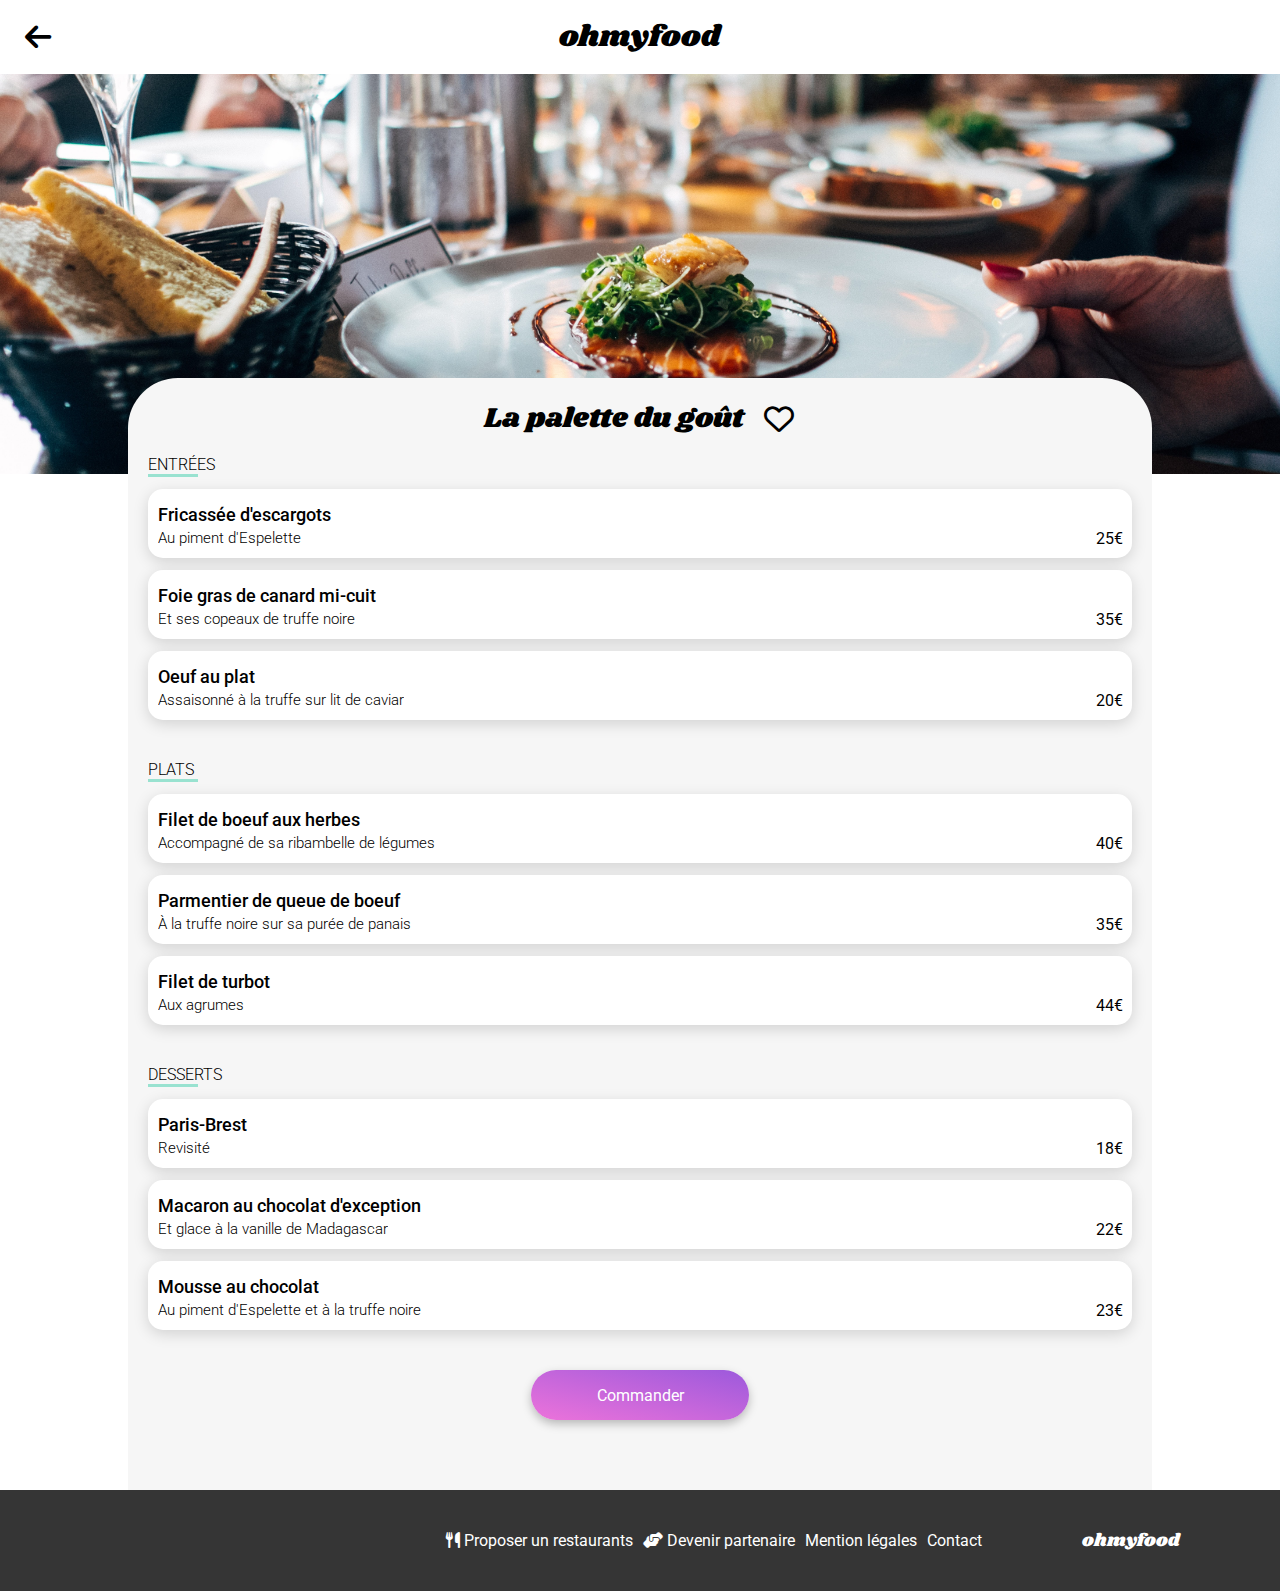
==== commit 71dbfecf: "arrangements du projet" ====
--- a/menu.html
+++ b/menu.html
@@ -5,7 +5,7 @@
     <meta charset="UTF-8">
     <meta name="viewport" content="width=device-width, initial-scale=1.0">
     <title>Oh My Food</title>
-    <link rel="stylesheet" type="text/css" href="menu.css">
+    <link rel="stylesheet" type="text/css" href="css/menu.css">
     <link rel="stylesheet" href="https://cdnjs.cloudflare.com/ajax/libs/font-awesome/6.5.1/css/all.min.css">
     <link rel="preconnect" href="https://fonts.googleapis.com">
     <link rel="preconnect" href="https://fonts.gstatic.com" crossorigin>
@@ -23,7 +23,8 @@
             <a class="logo" href="index.html">ohmyfood</a>
         </div>
     </header>
-    <img src="restaurants/jay-wennington-N_Y88TWmGwA-unsplash.jpg" alt="image représentant un plat dens un restaurant">
+    <img src="images/restaurants/jay-wennington-N_Y88TWmGwA-unsplash.jpg"
+        alt="image représentant un plat dens un restaurant">
     <section class="menu">
         <div class="titleheart">
             <h2> La palette du goût </h2>
@@ -52,12 +53,12 @@
                 <div class="menu__filter--text">
                     <h4>Foie gras de canard mi-cuit</h4>
                     <div class="menu__filter--subtitle">
-                    <p>Et ses copeaux de truffe noire</p>
-                    <span>35€</span>
-                    </div>
-                </div>
-                <div class="block menu__checklist">
-                <div>
+                        <p>Et ses copeaux de truffe noire</p>
+                        <span>35€</span>
+                    </div>
+                </div>
+                <div class="block menu__checklist">
+                    <div>
                         <i class=" menu__checklist--icon fa-solid fa-check"></i>
                     </div>
                 </div>
@@ -66,8 +67,8 @@
                 <div class="menu__filter--text">
                     <h4>Oeuf au plat</h4>
                     <div class="menu__filter--subtitle">
-                    <p>Assaisonné à la truffe sur lit de caviar</p>
-                    <span>20€</span>
+                        <p>Assaisonné à la truffe sur lit de caviar</p>
+                        <span>20€</span>
                     </div>
                 </div>
                 <div class="block menu__checklist">
@@ -83,8 +84,8 @@
                 <div class="menu__filter--text">
                     <h4>Filet de boeuf aux herbes</h4>
                     <div class="menu__filter--subtitle">
-                    <p>Accompagné de sa ribambelle de légumes</p>
-                    <span>40€</span>
+                        <p>Accompagné de sa ribambelle de légumes</p>
+                        <span>40€</span>
                     </div>
                 </div>
                 <div class="block menu__checklist">
@@ -97,8 +98,8 @@
                 <div class="menu__filter--text">
                     <h4>Parmentier de queue de boeuf</h4>
                     <div class="menu__filter--subtitle">
-                    <p>À la truffe noire sur sa purée de panais</p>
-                    <span>35€</span>
+                        <p>À la truffe noire sur sa purée de panais</p>
+                        <span>35€</span>
                     </div>
                 </div>
                 <div class="block menu__checklist">
@@ -111,8 +112,8 @@
                 <div class="menu__filter--text">
                     <h4>Filet de turbot</h4>
                     <div class="menu__filter--subtitle">
-                    <p>Aux agrumes</p>
-                    <span>44€</span>
+                        <p>Aux agrumes</p>
+                        <span>44€</span>
                     </div>
                 </div>
                 <div class="block menu__checklist">
@@ -128,8 +129,8 @@
                 <div class="menu__filter--text">
                     <h4>Paris-Brest</h4>
                     <div class="menu__filter--subtitle">
-                    <p>Revisité</p>
-                    <span>18€</span>
+                        <p>Revisité</p>
+                        <span>18€</span>
                     </div>
                 </div>
                 <div class="block menu__checklist">
@@ -142,9 +143,9 @@
                 <div class="menu__filter--text">
                     <h4>Macaron au chocolat d'exception</h4>
                     <div class="menu__filter--subtitle">
-                    <p>Et glace à la vanille de Madagascar</p>
-                    <span>22€</span>
-                </div>
+                        <p>Et glace à la vanille de Madagascar</p>
+                        <span>22€</span>
+                    </div>
                 </div>
                 <div class="block menu__checklist">
                     <div>
@@ -156,8 +157,8 @@
                 <div class="menu__filter--text">
                     <h4>Mousse au chocolat</h4>
                     <div class="menu__filter--subtitle">
-                    <p>Au piment d'Espelette et à la truffe noire</p>
-                    <span>23€</span>
+                        <p>Au piment d'Espelette et à la truffe noire</p>
+                        <span>23€</span>
                     </div>
                 </div>
                 <div class="block menu__checklist">
--- a/css/menu.css
+++ b/css/menu.css
@@ -0,0 +1,816 @@
+/* Variables*/
+/*  Loader  */
+.container {
+  z-index: 5000;
+  background-color: #353535;
+  opacity: 100%;
+  position: fixed;
+  width: 100%;
+  height: 100%;
+  display: flex;
+  justify-content: center;
+  align-items: center;
+  flex-direction: column;
+  animation: loader-disappear 500ms 2500ms;
+  animation-fill-mode: forwards;
+  transition: opacity 0.4s ease-out;
+}
+
+.loading {
+  display: flex;
+  gap: 10px;
+  justify-content: center;
+  align-items: center;
+}
+
+.point {
+  width: 30px;
+  height: 30px;
+  background-color: #9356dc;
+  border-radius: 50px;
+  margin: 5px;
+  opacity: 0;
+  animation: anim 1.5s ease-in-out infinite;
+}
+
+@keyframes anim {
+  0%, 100% {
+    opacity: 0;
+    transform: translateY(0);
+  }
+  50% {
+    opacity: 100%;
+    transform: translateY(-1em);
+  }
+}
+.point {
+  background: linear-gradient(45deg);
+}
+
+.point:nth-child(1) {
+  animation-delay: 0s;
+  background-color: #FF79DA;
+}
+
+.point:nth-child(2) {
+  animation-delay: 0.5s;
+}
+
+.point:nth-child(3) {
+  animation-delay: 1s;
+  background-color: #99E2D0;
+}
+
+.loader {
+  display: flex;
+  justify-content: center;
+  font-family: shrikhand;
+  font-size: 50px;
+  color: white;
+  animation: logo 1.2s infinite 0s ease-in-out;
+  animation-direction: alternate;
+  text-shadow: 0 0 1px white;
+}
+
+@keyframes logo {
+  0% {
+    opacity: 0.08;
+    letter-spacing: 4px;
+  }
+  50% {
+    opacity: 1;
+  }
+}
+@keyframes loader-disappear {
+  0% {
+    opacity: 1;
+  }
+  100% {
+    opacity: 0;
+    z-index: -1;
+  }
+}
+h2 {
+  font-size: 24px;
+  font-family: bold;
+  font-family: roboto;
+  margin-left: 25px;
+}
+
+body {
+  margin: 0;
+  font-family: roboto;
+}
+
+a {
+  text-decoration: none;
+  color: black;
+}
+
+.logo {
+  display: flex;
+  justify-content: center;
+  font-size: 30px;
+  font-family: shrikhand;
+  margin: 15px;
+}
+.logo .logo__size {
+  width: 50%;
+}
+
+.localisation {
+  display: flex;
+  flex-direction: row;
+  justify-content: center;
+  align-content: center;
+  align-items: center;
+  color: #353535;
+  background-color: #EAEAEA;
+  border-top: 1px gray solid;
+  border-bottom: 1px gray solid;
+  height: 50px;
+  width: 100%;
+  gap: 15px;
+}
+.localisation .localisation__title {
+  font-size: 16px;
+  font-weight: 500;
+  line-height: 18px;
+  font-family: roboto;
+}
+.localisation .localisation__icon--size {
+  width: 30px;
+}
+
+.discover {
+  background-color: #f6f6f6;
+  text-align: center;
+  display: flex;
+  align-items: center;
+  flex-direction: column;
+  padding-bottom: 57px;
+}
+.discover .discover__title {
+  font-size: 24px;
+  font-weight: 700;
+  font-family: roboto;
+  margin-inline: 44px;
+}
+.discover .discover__subtitle {
+  font-weight: 300;
+  font-size: 18px;
+  font-family: roboto;
+}
+
+.discover > p {
+  margin-top: 0;
+  font-size: 40px;
+  font-weight: 300;
+  font-family: roboto;
+}
+
+.button {
+  display: flex;
+  align-items: center;
+  justify-content: center;
+  border-radius: 100px;
+  background-color: #9356DC;
+  color: white;
+  background-color: gray;
+  background: var(--Button-Gradient, linear-gradient(193deg, #9356DC -11.44%, #FF79DA 123.93%));
+  width: 218px;
+  height: 50px;
+  text-align: center;
+  font-size: 16px;
+  font-family: roboto;
+  /* Shadow/Button */
+  box-shadow: 0px 4px 10px 0px rgba(0, 0, 0, 0.25);
+}
+.button:hover {
+  background: linear-gradient(0deg, rgba(255, 255, 255, 0.15) 0%, rgba(255, 255, 255, 0.15) 100%), linear-gradient(201deg, #9356DC -5.2%, #FF79DA 110.74%);
+  box-shadow: 0px 4px 15px 0px rgba(0, 0, 0, 0.35);
+}
+
+ol {
+  counter-reset: name;
+  padding-left: 0;
+  display: flex;
+  flex-direction: column;
+  gap: 12px;
+}
+
+.filter {
+  display: flex;
+  align-items: center;
+  border: 2px solid #EAEAEA;
+  border-radius: 20px;
+  height: 72px;
+  background: #F6F6F6;
+  box-shadow: 0px 4px 15px 0px rgba(0, 0, 0, 0.15);
+}
+.filter .filter__text {
+  font-size: 16px;
+  font-weight: 500;
+  margin-left: 0px;
+  color: black;
+  font-family: roboto;
+}
+.filter .filter__icon {
+  margin-right: 25px;
+  color: #7E7E7E;
+}
+.filter .filter__icon--color {
+  color: #9356DC;
+}
+
+.filter::before {
+  content: counter(name);
+  background: #9356DC;
+  border-radius: 100%;
+  color: white;
+  font-size: 15px;
+  width: 24px;
+  height: 24px;
+  display: flex;
+  justify-content: center;
+  align-items: center;
+  list-style-type: none;
+  counter-increment: name;
+  position: relative;
+  left: -0.8rem;
+}
+
+.fonction {
+  margin-inline: 5%;
+  display: flex;
+  flex-direction: column;
+  align-content: flex-start;
+  margin-top: 26px;
+  margin-bottom: 68px;
+}
+
+.restaurants {
+  background: var(--Background, #F6F6F6);
+  padding-top: 50px;
+  padding-bottom: 70px;
+}
+.restaurants .restaurants__card {
+  background-color: white;
+  box-shadow: 0px 5px 20px #999;
+  border-radius: 15px;
+  box-sizing: border-box;
+  margin-inline: 17px;
+}
+.restaurants .restaurants__card--badge {
+  background-color: #99E2D0;
+  color: #008766;
+  border-radius: 5px;
+  font-family: roboto;
+  font-weight: 500;
+  font-size: 14px;
+  position: absolute;
+  right: 30px;
+  margin-top: 10px;
+  display: flex;
+  justify-content: center;
+  align-items: center;
+  width: 80px;
+  height: 29px;
+}
+.restaurants .restaurants__card--title {
+  font-size: 18px;
+  font-weight: 700;
+  font-family: roboto;
+  margin: 0;
+  margin-bottom: 7px;
+}
+.restaurants .restaurants__card--subtitle {
+  font-size: 16px;
+  font-family: roboto;
+  margin: 0;
+}
+
+.restaurants a {
+  color: #333;
+  text-decoration: none;
+}
+
+.card-image img {
+  width: 100%;
+  border-top-right-radius: 15px;
+  border-top-left-radius: 15px;
+  -o-object-fit: cover;
+     object-fit: cover;
+  height: 180px;
+}
+
+.card__contain {
+  margin-bottom: 13px;
+  display: flex;
+  justify-content: space-between;
+  padding: 15px;
+}
+
+.like:hover {
+  opacity: 0;
+}
+
+.like2 {
+  position: absolute;
+  right: 2rem;
+  opacity: 0;
+}
+.like2:hover {
+  color: transparent;
+  background-image: linear-gradient(#9356DC, #FF79DA);
+  -webkit-background-clip: text;
+          background-clip: text;
+  opacity: 10;
+  transition: opacity 250ms;
+}
+
+.heartposition {
+  display: flex;
+  align-items: center;
+}
+
+footer {
+  background-color: #353535;
+  padding-block: 22px;
+  padding-inline: 25px;
+}
+footer .footer__logo {
+  color: white;
+  font-family: shrikand, cursive;
+  font-size: 18px;
+  font-family: shrikhand;
+}
+footer .footer__list {
+  padding-left: 0;
+  color: white;
+  font-size: 16px;
+  font-family: roboto;
+  list-style-type: none;
+}
+
+footer a {
+  color: white;
+}
+
+li {
+  gap: 25px;
+}
+
+@media screen and (min-width: 1220px) {
+  /* Desktop */
+  li {
+    gap: 0;
+  }
+  .localisation {
+    display: flex;
+    align-items: center;
+    height: 50px;
+    border-top: 0;
+    border-bottom: 0;
+    margin: 0;
+  }
+  .localisation .localisation__title {
+    font-size: 16px;
+    margin: 0;
+  }
+  .localisation .localisation__icon--size {
+    width: 12px;
+    height: 16px;
+  }
+  .discover {
+    padding-bottom: 35px;
+  }
+  .discover .discover__title {
+    font-size: 40px;
+  }
+  .discover .discover__subtitle {
+    font-size: 18px;
+  }
+  h2 {
+    font-size: 24px;
+    margin: 0px;
+    margin-bottom: 25px;
+  }
+  ol {
+    display: flex;
+    flex-direction: row;
+    justify-content: center;
+    padding: 0px;
+    gap: 25px;
+    margin: 0px;
+  }
+  .filter {
+    padding: 0px;
+    height: 72px;
+    border-radius: 25px;
+    width: 33.3333333333%;
+    margin: 0px;
+    display: flex;
+    flex-shrink: 0;
+  }
+  .filter .filter__text {
+    font-size: 16px;
+    display: flex;
+  }
+  .filter::before {
+    left: -0.8rem;
+  }
+  .filter_contain {
+    margin-inline: 180px;
+    margin-block: 50px;
+  }
+  .restaurants .restaurants__card {
+    width: auto;
+  }
+  .restaurants .restaurants__card--title {
+    font-size: 18px;
+    margin: 0px;
+  }
+  .restaurants .restaurants__card--subtitle {
+    font-size: 17px;
+  }
+  .restaurants__contain {
+    display: flex;
+    flex-direction: row;
+    flex-wrap: wrap;
+    justify-content: space-between;
+    gap: 50px 100px;
+  }
+  .restaurants a {
+    width: calc((100% - 100px) / 2);
+    position: relative;
+  }
+  .card-image img {
+    height: 180px;
+  }
+  .card__contain {
+    margin-bottom: 0;
+    height: 50px;
+  }
+  .like {
+    font-size: 30px;
+    margin-top: 0px;
+    right: 30px;
+  }
+  .like2 {
+    font-size: 30px;
+  }
+  footer {
+    padding-block: 25px;
+    padding-inline: 30px;
+    display: flex;
+    flex-direction: row-reverse;
+    margin-bottom: 0;
+    align-items: center;
+  }
+  footer .footer__list {
+    margin-right: 100px;
+    display: flex;
+    gap: 10px;
+  }
+  footer .footer__logo {
+    margin-right: 70px;
+    font-size: 18px;
+    display: flex;
+  }
+  footer li {
+    font-size: 16px;
+  }
+}
+body {
+  margin: 0;
+}
+
+h2 {
+  font-family: shrikhand;
+  font-size: 28px;
+  font-weight: 400;
+  margin: 0;
+}
+
+h3 {
+  margin-bottom: 12px;
+  font-size: 16px;
+  font-weight: 300;
+  border-bottom: #99E2D0 3px solid;
+  width: 50px;
+}
+
+h4 {
+  font-size: 18px;
+  font-weight: 500;
+  margin: 0 0 4px 0;
+  width: 100%;
+  overflow: hidden;
+  text-overflow: ellipsis;
+  white-space: nowrap;
+}
+
+p {
+  font-size: 15px;
+  font-weight: 300;
+  margin: 0;
+  white-space: nowrap;
+  overflow: hidden;
+  text-overflow: ellipsis;
+}
+
+ol {
+  display: flex;
+  flex-direction: column;
+  gap: 12px;
+  padding: 20px;
+  list-style: none;
+  margin-bottom: 0;
+  padding: 0;
+  cursor: pointer;
+}
+
+li {
+  gap: 0;
+}
+
+.header {
+  display: flex;
+  justify-content: center;
+  position: relative;
+  align-items: center;
+}
+
+.arrow {
+  font-size: 30px;
+  display: flex;
+  position: absolute;
+  left: 25px;
+}
+
+img {
+  width: 100%;
+  height: 400px;
+  -o-object-fit: cover;
+     object-fit: cover;
+}
+
+.like {
+  margin-top: 0;
+  position: initial;
+  font-size: 30px;
+}
+
+.like2 {
+  position: relative;
+  margin-left: 2px;
+  font-size: 30px;
+  right: 2rem;
+  opacity: 0;
+}
+
+.titleheart {
+  display: flex;
+  justify-content: space-between;
+  margin-right: -30px;
+}
+
+.menu {
+  position: absolute;
+  background-color: #f6f6f6;
+  border-radius: 50px;
+  position: relative;
+  margin-top: -100px;
+  padding: 20px;
+  border-bottom-left-radius: 0;
+  border-bottom-right-radius: 0;
+}
+.menu .menu__filter {
+  height: 69px;
+  display: flex;
+  align-items: center;
+  border: 0px solid #EAEAEA;
+  border-radius: 15px;
+  background: #ffffff;
+  box-shadow: 0px 4px 15px 0px rgba(0, 0, 0, 0.15);
+  display: flex;
+  align-items: flex-end;
+  justify-content: space-between;
+  overflow: hidden;
+  position: relative;
+  transition: 0.7s ease-in-out;
+}
+.menu .menu__filter .menu__filter--text {
+  padding: 10px;
+  white-space: nowrap;
+  overflow: hidden;
+  text-overflow: ellipsis;
+  width: 100%;
+  transition: 0.7s ease-in-out;
+}
+.menu .menu__filter .menu__filter--subtitle {
+  display: flex;
+  justify-content: space-between;
+}
+.menu .menu__checklist {
+  margin-right: -60px;
+  border-radius: 0 15px 15px 0;
+  width: 60px;
+  height: 70px;
+  background-color: #99E2D0;
+  color: white;
+  display: flex;
+  align-items: center;
+  justify-content: center;
+}
+.menu .menu__checklist .menu__checklist--icon {
+  background-color: white;
+  border-radius: 15px;
+  color: #99E2D0;
+  padding: 3px;
+  width: 15px;
+  height: 15px;
+  align-items: center;
+}
+
+.block {
+  gap: 10px;
+  display: flex;
+  align-items: flex-end;
+  transition: 0.6s ease-in-out;
+}
+
+.menu__filter:hover .block {
+  transform: scale(0);
+  transform: translate(-60px);
+  transition: 0.7s ease-in-out;
+}
+
+.menu__filter:hover .menu__filter--text {
+  width: calc(100% - 80px);
+  transition: 0.5s linear;
+}
+
+.button {
+  display: flex;
+  align-items: center;
+  justify-content: center;
+  border-radius: 100px;
+  background-color: #9356DC;
+  color: white;
+  background-color: gray;
+  background: var(--Button-Gradient, linear-gradient(193deg, #9356DC -11.44%, #FF79DA 123.93%));
+  width: 218px;
+  height: 50px;
+  text-align: center;
+  font-size: 16px;
+  font-family: roboto;
+  /* Shadow/Button */
+  box-shadow: 0px 4px 10px 0px rgba(0, 0, 0, 0.25);
+}
+.button:hover {
+  background: linear-gradient(0deg, rgba(255, 255, 255, 0.15) 0%, rgba(255, 255, 255, 0.15) 100%), linear-gradient(201deg, #9356DC -5.2%, #FF79DA 110.74%);
+  box-shadow: 0px 4px 15px 0px rgba(0, 0, 0, 0.35);
+}
+
+.menu__btn {
+  display: flex;
+  justify-content: center;
+  background-color: #F6F6F6;
+  padding-bottom: 50px;
+  margin-top: 40px;
+}
+
+.starter {
+  animation: fadein 1s linear;
+  animation-delay: 0.5s;
+  animation-fill-mode: both;
+}
+
+.dish {
+  animation: fadein 1s linear;
+  animation-delay: 2s;
+  animation-fill-mode: both;
+}
+
+.dessert {
+  animation: fadein 1s linear;
+  animation-delay: 3s;
+  animation-fill-mode: both;
+}
+
+.starter li {
+  animation: fadein 1s ease-out;
+  animation-fill-mode: both;
+}
+
+.starter li:nth-child(1) {
+  animation-delay: 0.5s;
+}
+
+.starter li:nth-child(2) {
+  animation-delay: 1s;
+}
+
+.starter li:nth-child(3) {
+  animation-delay: 1.5s;
+}
+
+.starter li:nth-child(4) {
+  animation-delay: 2s;
+}
+
+.dish li {
+  animation: fadein 1s ease-out;
+  animation-fill-mode: both;
+}
+
+.dish li:nth-child(1) {
+  animation-delay: 2.5s;
+}
+
+.dish li:nth-child(2) {
+  animation-delay: 3s;
+}
+
+.dish li:nth-child(3) {
+  animation-delay: 3.5s;
+}
+
+.dish li:nth-child(4) {
+  animation-delay: 4s;
+}
+
+.dessert li {
+  animation: fadein 1s ease-out;
+  animation-fill-mode: both;
+}
+
+.dessert li:nth-child(1) {
+  animation-delay: 4.5s;
+}
+
+.dessert li:nth-child(2) {
+  animation-delay: 5s;
+}
+
+.dessert li:nth-child(3) {
+  animation-delay: 5.5s;
+}
+
+.dessert li:nth-child(4) {
+  animation-delay: 6s;
+}
+
+@keyframes fadein {
+  from {
+    opacity: 0;
+  }
+  to {
+    opacity: 1;
+  }
+}
+@media screen and (min-width: 1220px) {
+  /* Desktop */
+  .like2 {
+    position: relative;
+    margin-left: 2px;
+  }
+  .header {
+    position: relative;
+  }
+  img {
+    height: 400px;
+    -o-object-fit: cover;
+       object-fit: cover;
+  }
+  .container {
+    margin-right: 100px;
+    margin-left: 100px;
+  }
+  .titleheart {
+    display: flex;
+    justify-content: center;
+    gap: 20px;
+    align-items: center;
+  }
+  .choice {
+    display: flex;
+    flex-direction: column;
+    align-items: center;
+    margin-bottom: 40px;
+  }
+  .menu {
+    margin-right: 10%;
+    margin-left: 10%;
+    padding: 20px;
+  }
+  .menu .menu__filter {
+    width: 100%;
+    height: 69px;
+    display: flex;
+    align-items: flex-end;
+    justify-content: space-between;
+  }
+}/*# sourceMappingURL=menu.css.map */